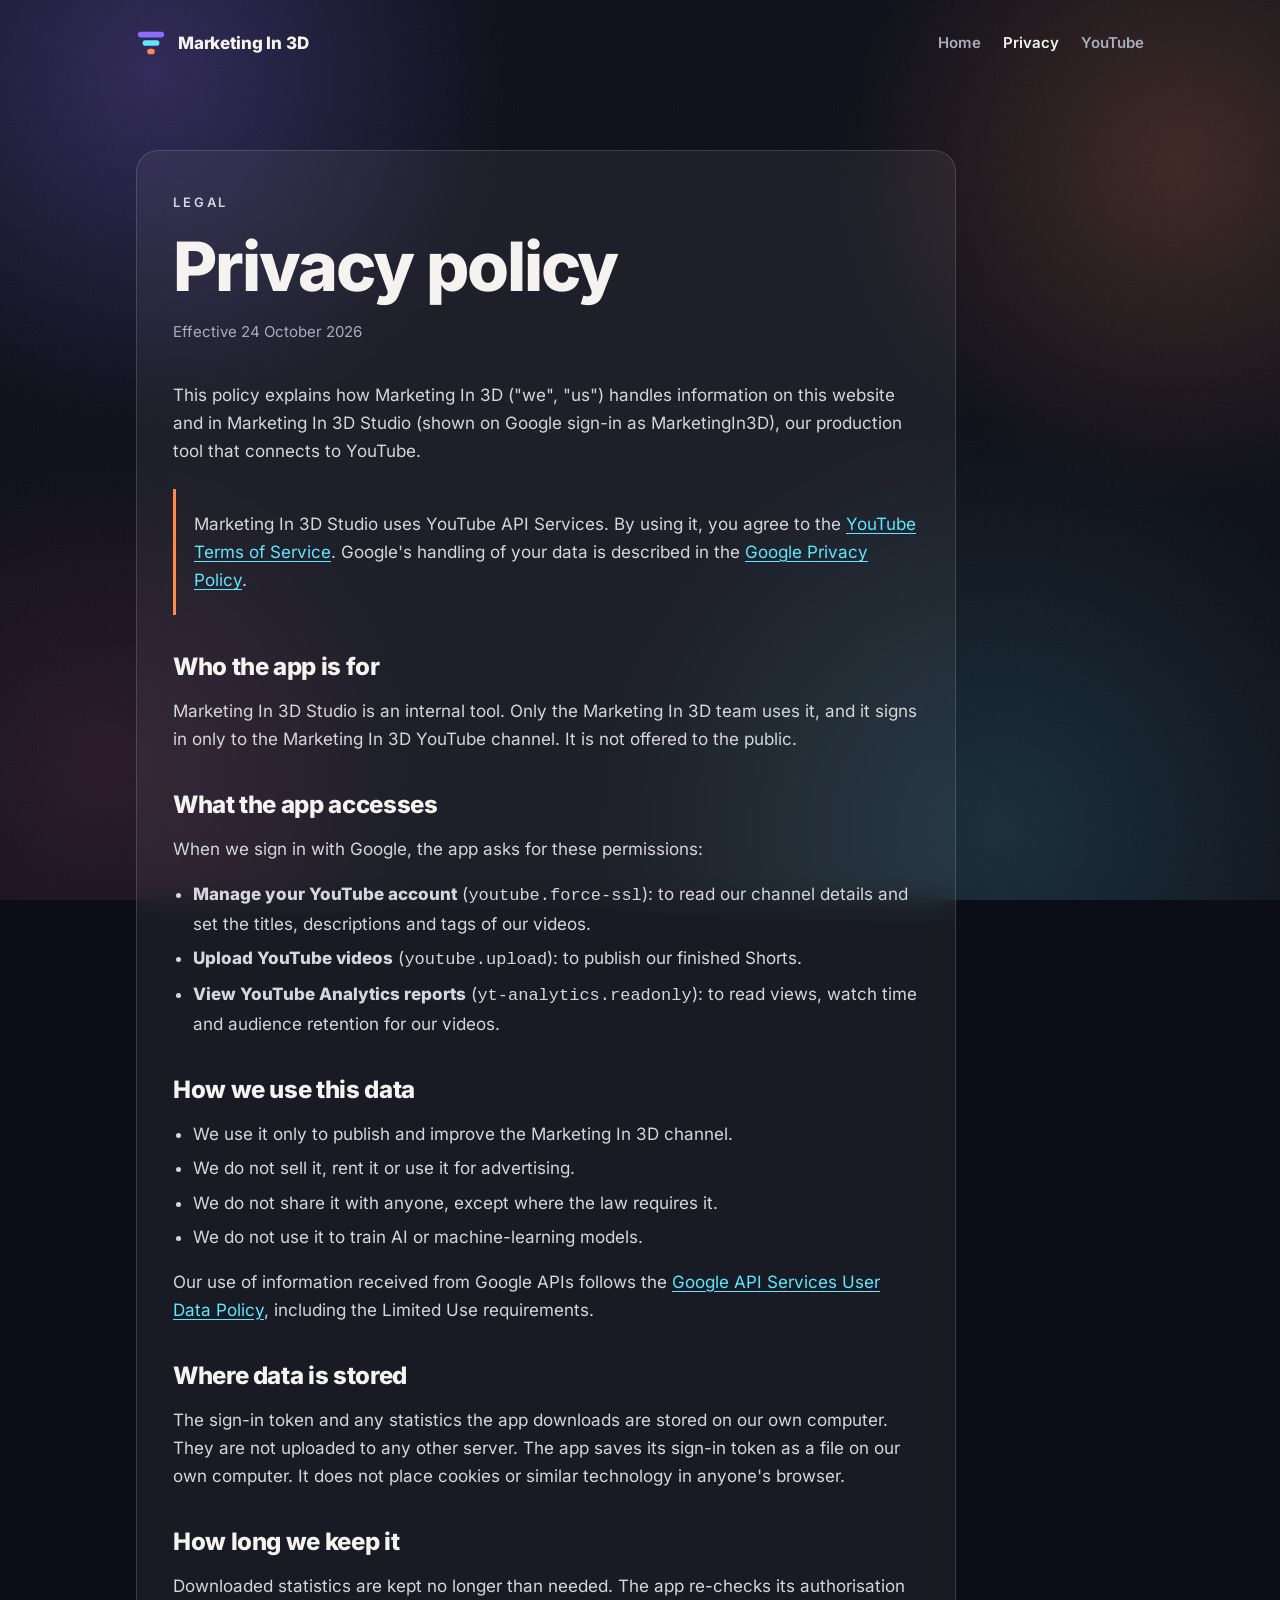
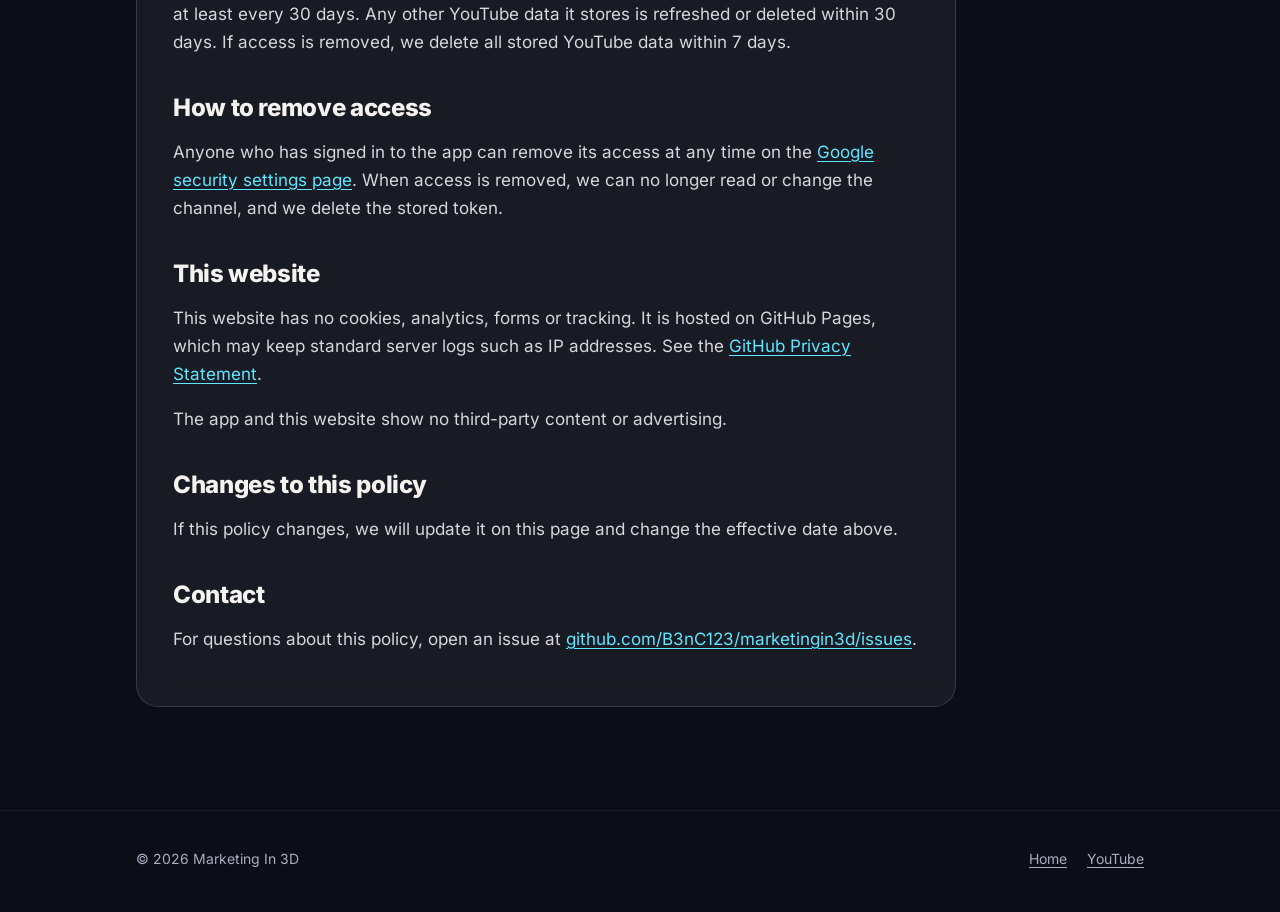
==== privacy.html @ 91e9f07e "Add home page and privacy policy Co-Authored-By: Claude Opus 5.5 <noreply@anthropic.com> Claude-Sess" ====
<!doctype html>
<html lang="en-GB">
<head>
  <meta charset="utf-8">
  <meta name="viewport" content="width=device-width, initial-scale=1">
  <title>Privacy Policy · Marketing In 3D</title>
  <meta name="description" content="How Marketing In 3D and the Marketing In 3D Studio app handle data, including data from YouTube API Services.">
  <link rel="icon" href="favicon.svg" type="image/svg+xml">
  <link rel="stylesheet" href="style.css">
</head>
<body>
  <div class="backdrop" aria-hidden="true"></div>

  <header class="site-header">
    <div class="wrap">
      <a class="brand" href="./">
        <svg class="brand-mark" viewBox="0 0 32 32" aria-hidden="true">
          <rect x="2" y="4" width="28" height="6" rx="3" fill="#8b6cff"/>
          <rect x="7" y="13" width="18" height="6" rx="3" fill="#5ee7ff"/>
          <rect x="12" y="22" width="8" height="6" rx="3" fill="#ff8a4c"/>
        </svg>
        <span>Marketing In 3D</span>
      </a>
      <nav class="nav" aria-label="Main">
        <a href="./">Home</a>
        <a href="privacy.html" aria-current="page">Privacy</a>
        <a href="https://www.youtube.com/@marketingin3d">YouTube</a>
      </nav>
    </div>
  </header>

  <main class="doc">
    <div class="wrap">
      <article class="panel">
        <p class="kicker">Legal</p>
        <h1>Privacy policy</h1>
        <p class="meta">Effective 24 October 2026</p>

        <p>This policy explains how Marketing In 3D ("we", "us") handles information on this website and in Marketing In 3D Studio (shown on Google sign-in as MarketingIn3D), our production tool that connects to YouTube.</p>

        <div class="callout">
          <p>Marketing In 3D Studio uses YouTube API Services. By using it, you agree to the <a href="https://www.youtube.com/t/terms">YouTube Terms of Service</a>. Google's handling of your data is described in the <a href="https://policies.google.com/privacy">Google Privacy Policy</a>.</p>
        </div>

        <h2>Who the app is for</h2>
        <p>Marketing In 3D Studio is an internal tool. Only the Marketing In 3D team uses it, and it signs in only to the Marketing In 3D YouTube channel. It is not offered to the public.</p>

        <h2>What the app accesses</h2>
        <p>When we sign in with Google, the app asks for these permissions:</p>
        <ul>
          <li><strong>Manage your YouTube account</strong> (<code>youtube.force-ssl</code>): to read our channel details and set the titles, descriptions and tags of our videos.</li>
          <li><strong>Upload YouTube videos</strong> (<code>youtube.upload</code>): to publish our finished Shorts.</li>
          <li><strong>View YouTube Analytics reports</strong> (<code>yt-analytics.readonly</code>): to read views, watch time and audience retention for our videos.</li>
        </ul>

        <h2>How we use this data</h2>
        <ul>
          <li>We use it only to publish and improve the Marketing In 3D channel.</li>
          <li>We do not sell it, rent it or use it for advertising.</li>
          <li>We do not share it with anyone, except where the law requires it.</li>
          <li>We do not use it to train AI or machine-learning models.</li>
        </ul>
        <p>Our use of information received from Google APIs follows the <a href="https://developers.google.com/terms/api-services-user-data-policy">Google API Services User Data Policy</a>, including the Limited Use requirements.</p>

        <h2>Where data is stored</h2>
        <p>The sign-in token and any statistics the app downloads are stored on our own computer. They are not uploaded to any other server. The app saves its sign-in token as a file on our own computer. It does not place cookies or similar technology in anyone's browser.</p>

        <h2>How long we keep it</h2>
        <p>Downloaded statistics are kept no longer than needed. The app re-checks its authorisation at least every 30 days. Any other YouTube data it stores is refreshed or deleted within 30 days. If access is removed, we delete all stored YouTube data within 7 days.</p>

        <h2>How to remove access</h2>
        <p>Anyone who has signed in to the app can remove its access at any time on the <a href="https://security.google.com/settings/security/permissions">Google security settings page</a>. When access is removed, we can no longer read or change the channel, and we delete the stored token.</p>

        <h2>This website</h2>
        <p>This website has no cookies, analytics, forms or tracking. It is hosted on GitHub Pages, which may keep standard server logs such as IP addresses. See the <a href="https://docs.github.com/en/site-policy/privacy-policies/github-general-privacy-statement">GitHub Privacy Statement</a>.</p>
        <p>The app and this website show no third-party content or advertising.</p>

        <h2>Changes to this policy</h2>
        <p>If this policy changes, we will update it on this page and change the effective date above.</p>

        <h2>Contact</h2>
        <p>For questions about this policy, open an issue at <a href="https://github.com/B3nC123/marketingin3d/issues">github.com/B3nC123/marketingin3d/issues</a>.</p>
      </article>
    </div>
  </main>

  <footer class="site-footer">
    <div class="wrap">
      <span>© 2026 Marketing In 3D</span>
      <nav aria-label="Footer">
        <a href="./">Home</a>
        <a href="https://www.youtube.com/@marketingin3d">YouTube</a>
      </nav>
    </div>
  </footer>
</body>
</html>
---- style.css ----
/* Marketing In 3D — site styles. Colours and type match the Shorts house style. */

@font-face { font-family: "Inter"; font-weight: 400; font-display: swap; src: url("fonts/inter-400.woff2") format("woff2"); }
@font-face { font-family: "Inter"; font-weight: 600; font-display: swap; src: url("fonts/inter-600.woff2") format("woff2"); }
@font-face { font-family: "Inter"; font-weight: 800; font-display: swap; src: url("fonts/inter-800.woff2") format("woff2"); }

:root {
  --bg: #0b0d17;
  --ink: #f5f3ef;
  --muted: #a9adbd;
  --accent: #ff8a4c;
  --cyan: #5ee7ff;
  --violet: #8b6cff;
  --glass: rgba(255, 255, 255, 0.06);
  --glass-edge: rgba(255, 255, 255, 0.14);
  --radius: 22px;
  --gutter: clamp(16px, 5vw, 56px);
  --max: 1120px;
}

* { box-sizing: border-box; }
html { -webkit-text-size-adjust: 100%; overflow-x: clip; }

body {
  margin: 0;
  background: var(--bg);
  color: var(--ink);
  font: 400 17px/1.65 "Inter", system-ui, sans-serif;
  overflow-x: hidden;
}

/* The same soft coloured "space dome" the Shorts sit in. */
.backdrop {
  position: fixed; inset: 0; z-index: -1; pointer-events: none;
  background:
    radial-gradient(40vw 40vw at 12% 8%, rgba(139, 108, 255, 0.28), transparent 70%),
    radial-gradient(38vw 38vw at 92% 18%, rgba(255, 138, 76, 0.20), transparent 70%),
    radial-gradient(45vw 45vw at 78% 92%, rgba(94, 231, 255, 0.14), transparent 70%),
    radial-gradient(35vw 35vw at 8% 85%, rgba(255, 92, 170, 0.12), transparent 70%),
    var(--bg);
}
.backdrop::after { /* film grain, like the Shorts' finish */
  content: ""; position: absolute; inset: 0; opacity: 0.06;
  background-image: url("data:image/svg+xml,%3Csvg xmlns='http://www.w3.org/2000/svg' width='160' height='160'%3E%3Cfilter id='n'%3E%3CfeTurbulence type='fractalNoise' baseFrequency='0.9' numOctaves='2'/%3E%3C/filter%3E%3Crect width='100%25' height='100%25' filter='url(%23n)'/%3E%3C/svg%3E");
}

a { color: var(--cyan); text-underline-offset: 3px; }
a:focus-visible, .button:focus-visible { outline: 2px solid var(--accent); outline-offset: 3px; border-radius: 6px; }

.wrap { max-width: var(--max); margin: 0 auto; padding: 0 var(--gutter); }

/* Header */
.site-header { padding: 28px 0; }
.site-header .wrap { display: flex; align-items: center; justify-content: space-between; gap: 16px; }
.brand { display: flex; align-items: center; gap: 12px; color: var(--ink); text-decoration: none; font-weight: 800; letter-spacing: -0.01em; white-space: nowrap; }
.brand-mark { width: 30px; height: 30px; }
.nav { display: flex; gap: 22px; font-weight: 600; font-size: 15px; }
.nav a { color: var(--muted); text-decoration: none; }
.nav a:hover, .nav a[aria-current="page"] { color: var(--ink); }

/* Kicker: the orange, letter-spaced label used above every Short headline. */
.kicker {
  display: inline-block; margin: 0 0 18px;
  color: var(--accent); font-weight: 600; font-size: 13px;
  letter-spacing: 0.22em; text-transform: uppercase;
}

h1, h2, h3 { font-weight: 800; letter-spacing: -0.03em; line-height: 1.04; margin: 0; }
h1 { font-size: clamp(44px, 7.4vw, 92px); }
h2 { font-size: clamp(30px, 4vw, 46px); }
h3 { font-size: 20px; letter-spacing: -0.01em; line-height: 1.25; }
.lede { color: var(--muted); font-size: clamp(18px, 2vw, 21px); max-width: 34ch; margin: 24px 0 0; }

.button {
  display: inline-flex; align-items: center; gap: 10px;
  padding: 14px 24px; border-radius: 999px;
  background: var(--accent); color: #1a0f08; font-weight: 800; text-decoration: none;
  box-shadow: 0 0 0 1px rgba(255, 255, 255, 0.2) inset, 0 10px 40px rgba(255, 138, 76, 0.35);
  transition: transform 0.2s ease;
}
.button:hover { transform: translateY(-2px); }
.button.ghost { background: var(--glass); color: var(--ink); box-shadow: 0 0 0 1px var(--glass-edge) inset; }
.actions { display: flex; flex-wrap: wrap; gap: 12px; margin-top: 36px; }

/* Hero */
.hero { overflow: clip; padding: clamp(32px, 7vw, 96px) 0 clamp(56px, 9vw, 120px); }
.hero .wrap { display: grid; grid-template-columns: 1.1fr 0.9fr; gap: clamp(32px, 5vw, 72px); align-items: center; }

/* Signature: a funnel built from frosted-glass slabs, lit like a Short. */
.funnel { position: relative; aspect-ratio: 1 / 1.05; perspective: 1100px; }
.funnel-stage {
  position: absolute; inset: 0; transform-style: preserve-3d;
  transform: rotateX(52deg) rotateZ(-34deg);
  animation: drift 14s ease-in-out infinite alternate;
}
.slab {
  position: absolute; left: 50%; top: 50%;
  width: var(--w); height: var(--w);
  margin: calc(var(--w) / -2) 0 0 calc(var(--w) / -2);
  transform: translateZ(var(--z));
  border-radius: 26%;
  background: linear-gradient(145deg, rgba(255, 255, 255, 0.16), rgba(255, 255, 255, 0.03));
  border: 1px solid var(--glass-edge);
  box-shadow: 0 0 0 1px rgba(255, 255, 255, 0.04) inset, 0 30px 60px rgba(0, 0, 0, 0.35);
  backdrop-filter: blur(8px); -webkit-backdrop-filter: blur(8px);
}
.slab::after { /* glowing rim */
  content: ""; position: absolute; inset: -1px; border-radius: inherit;
  border: 2px solid var(--rim); opacity: 0.75;
  box-shadow: 0 0 24px var(--rim), 0 0 2px var(--rim) inset;
}
.slab-1 { --w: 74%; --z: 150px; --rim: rgba(139, 108, 255, 0.8); }
.slab-2 { --w: 54%; --z: 40px;  --rim: rgba(94, 231, 255, 0.8); }
.slab-3 { --w: 34%; --z: -70px; --rim: rgba(255, 138, 76, 0.95); }
.funnel-label {
  position: absolute; right: 0; font-size: 12px; font-weight: 600;
  letter-spacing: 0.2em; text-transform: uppercase; color: var(--muted);
  display: flex; align-items: center; gap: 10px;
}
.funnel-label::before { content: ""; width: 28px; height: 1px; background: currentColor; opacity: 0.6; }
.funnel-label.l1 { top: 14%; }
.funnel-label.l2 { top: 44%; }
.funnel-label.l3 { top: 72%; color: var(--accent); }
@keyframes drift {
  from { transform: rotateX(54deg) rotateZ(-40deg) translateY(-6px); }
  to   { transform: rotateX(50deg) rotateZ(-28deg) translateY(6px); }
}

/* Glass panels */
.panel {
  background: var(--glass); border: 1px solid var(--glass-edge); border-radius: var(--radius);
  backdrop-filter: blur(14px); -webkit-backdrop-filter: blur(14px);
  padding: clamp(24px, 3vw, 36px);
}

section.block { padding: clamp(48px, 7vw, 96px) 0; border-top: 1px solid rgba(255, 255, 255, 0.07); }
.block-head { max-width: 640px; margin-bottom: 40px; }
.block-head p { color: var(--muted); margin: 16px 0 0; }

.grid-3 { display: grid; grid-template-columns: repeat(3, 1fr); gap: 18px; }
.grid-3 .panel p { color: var(--muted); margin: 10px 0 0; font-size: 16px; }
.dot { display: block; width: 10px; height: 10px; border-radius: 50%; margin-bottom: 22px; background: var(--c); box-shadow: 0 0 16px var(--c); }

/* About-this-app section: plain facts about the YouTube connection. */
.app-facts { display: grid; grid-template-columns: 1fr 1fr; gap: 18px; }
.app-facts dl { margin: 0; display: grid; gap: 18px; }
.app-facts dt { font-weight: 600; font-size: 13px; letter-spacing: 0.16em; text-transform: uppercase; color: var(--accent); }
.app-facts dd { margin: 4px 0 0; color: var(--muted); }

/* Legal / long-form page */
.doc { padding: clamp(24px, 5vw, 64px) 0 clamp(56px, 8vw, 104px); }
.doc .panel { max-width: 820px; }
.doc h1 { font-size: clamp(40px, 6vw, 68px); }
.doc .meta { color: var(--muted); margin: 18px 0 36px; font-size: 15px; }
.doc h2 { font-size: 24px; letter-spacing: -0.015em; margin: 40px 0 12px; }
.doc p, .doc li { color: #d6d6dc; }
.doc ul { padding-left: 1.2em; }
.doc li { margin: 6px 0; }
.doc .callout { border-left: 3px solid var(--accent); padding: 4px 0 4px 18px; margin: 24px 0; }

/* Footer */
.site-footer { padding: 36px 0 48px; border-top: 1px solid rgba(255, 255, 255, 0.07); color: var(--muted); font-size: 14px; }
.site-footer .wrap { display: flex; flex-wrap: wrap; justify-content: space-between; gap: 16px; }
.site-footer nav { display: flex; gap: 20px; }
.site-footer a { color: var(--muted); }
.site-footer a:hover { color: var(--ink); }

@media (max-width: 860px) {
  .hero .wrap { grid-template-columns: 1fr; }
  .funnel { max-width: 320px; width: 100%; margin: 0 auto; }
  .grid-3, .app-facts { grid-template-columns: 1fr; }
}
@media (max-width: 480px) {
  .nav { gap: 12px; font-size: 13px; }
  .brand { font-size: 15px; gap: 8px; }
  .brand-mark { width: 24px; height: 24px; }
}
@media (prefers-reduced-motion: reduce) {
  .funnel-stage { animation: none; }
  .button { transition: none; }
}
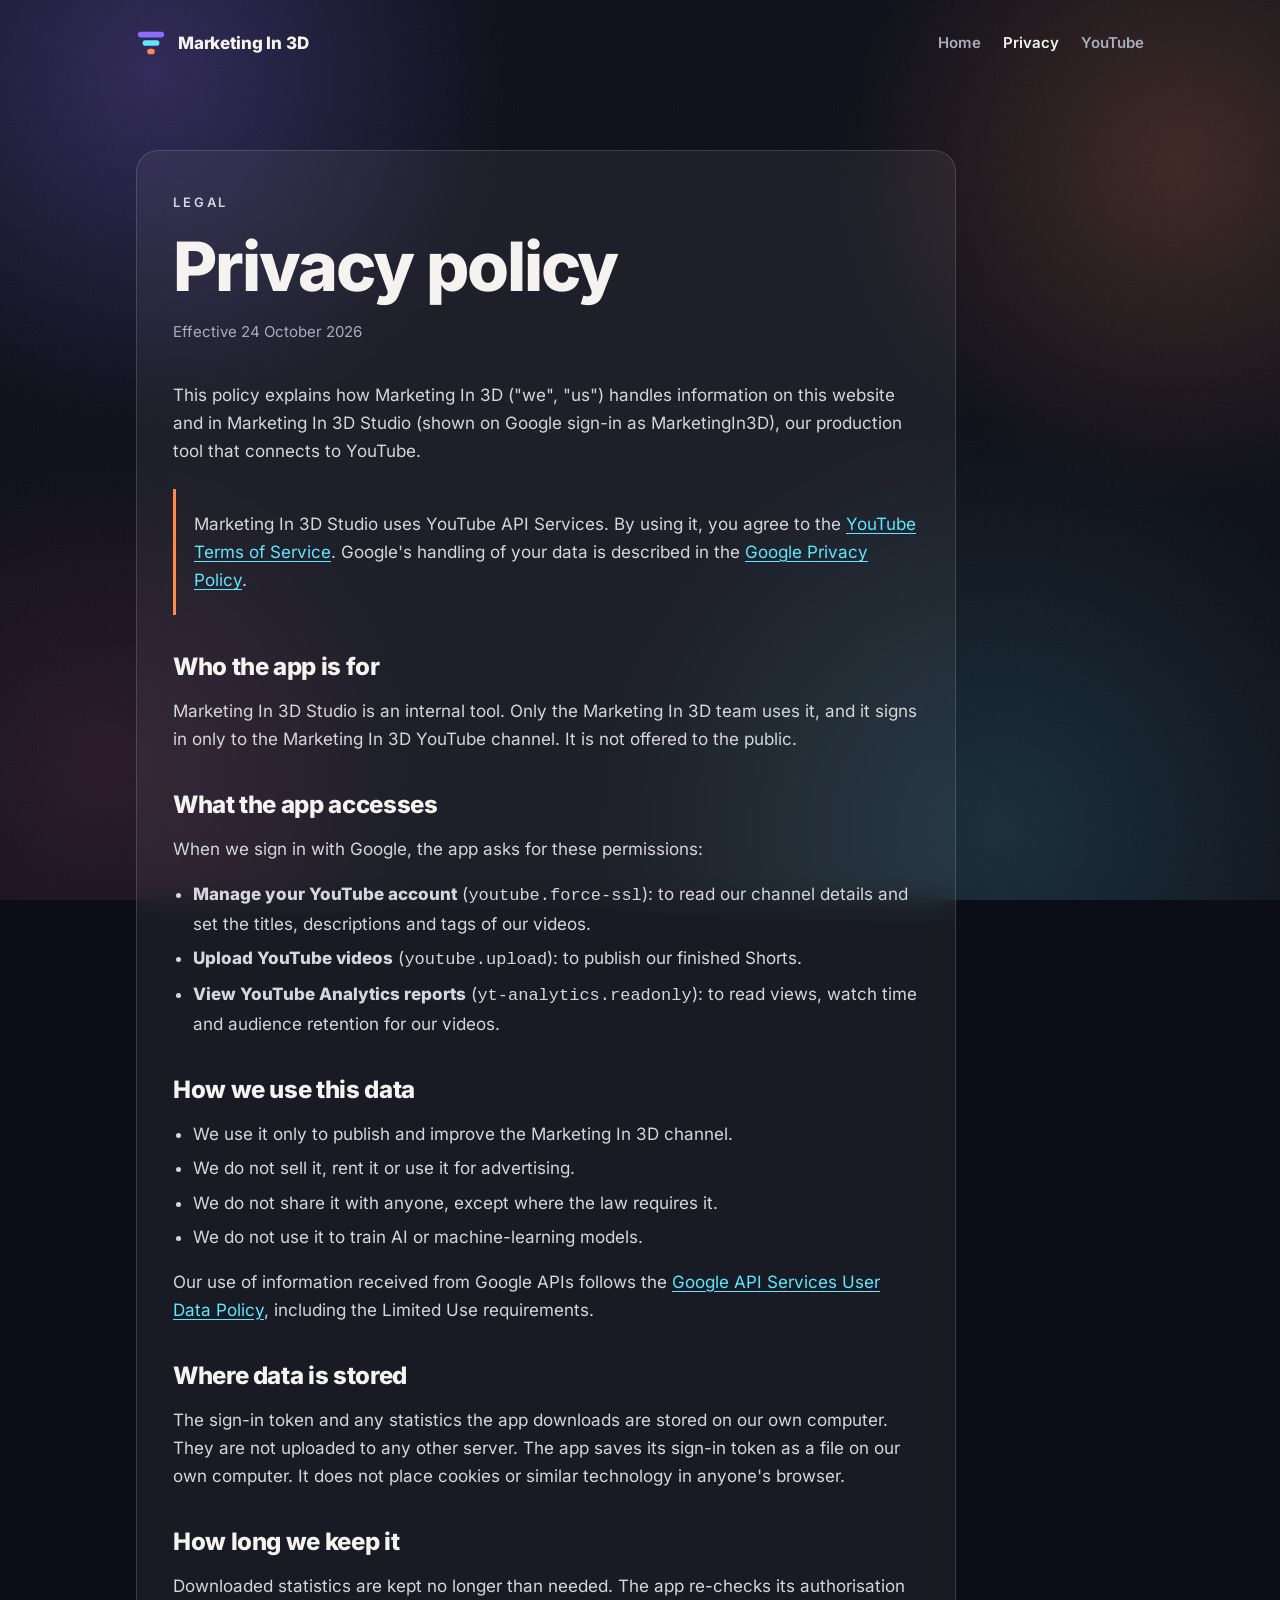
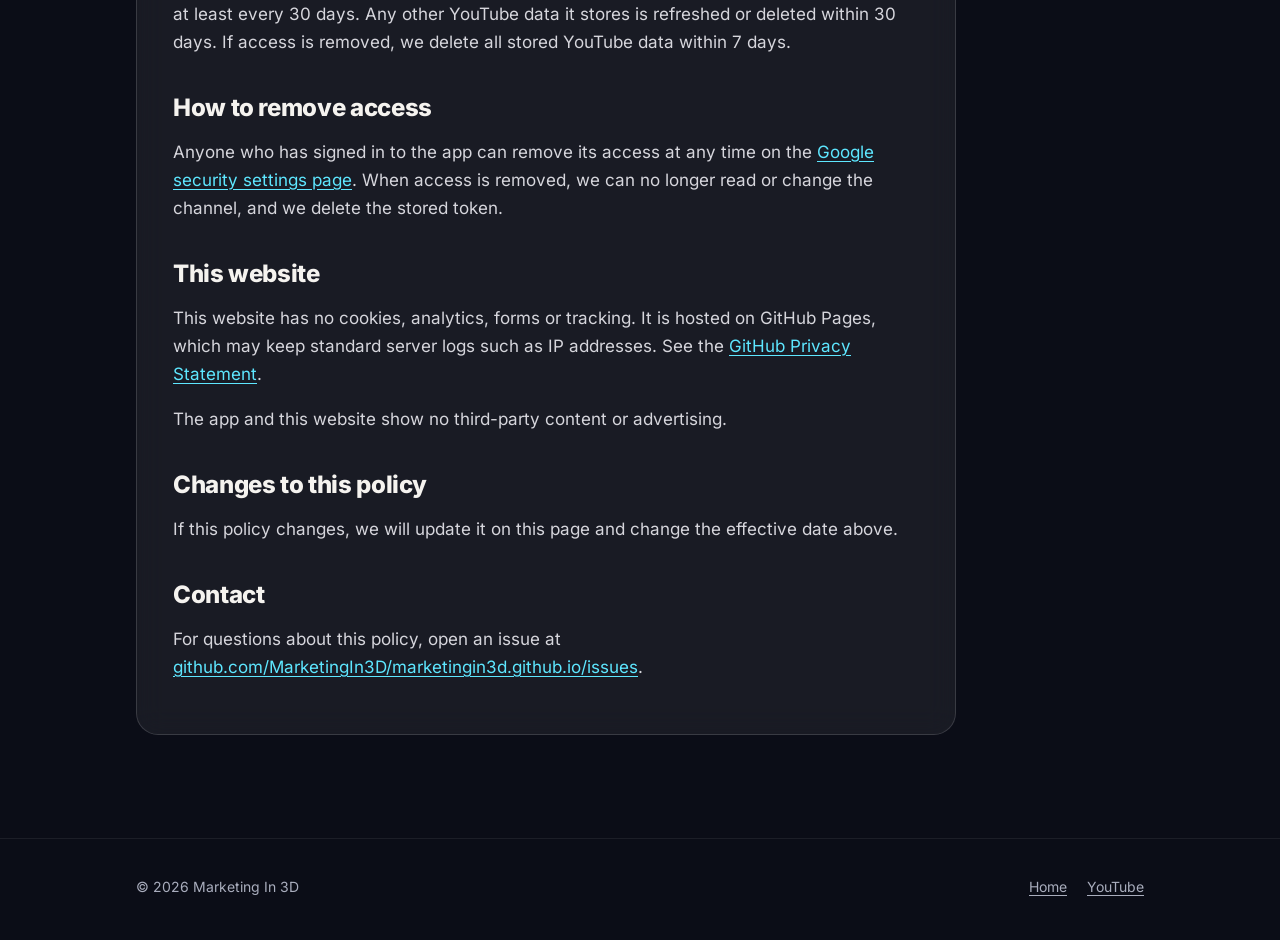
==== commit 5a9e627d: "Point contact link at the organisation repo" ====
--- a/privacy.html
+++ b/privacy.html
@@ -79,7 +79,7 @@
         <p>If this policy changes, we will update it on this page and change the effective date above.</p>
 
         <h2>Contact</h2>
-        <p>For questions about this policy, open an issue at <a href="https://github.com/B3nC123/marketingin3d/issues">github.com/B3nC123/marketingin3d/issues</a>.</p>
+        <p>For questions about this policy, open an issue at <a href="https://github.com/MarketingIn3D/marketingin3d.github.io/issues">github.com/MarketingIn3D/marketingin3d.github.io/issues</a>.</p>
       </article>
     </div>
   </main>
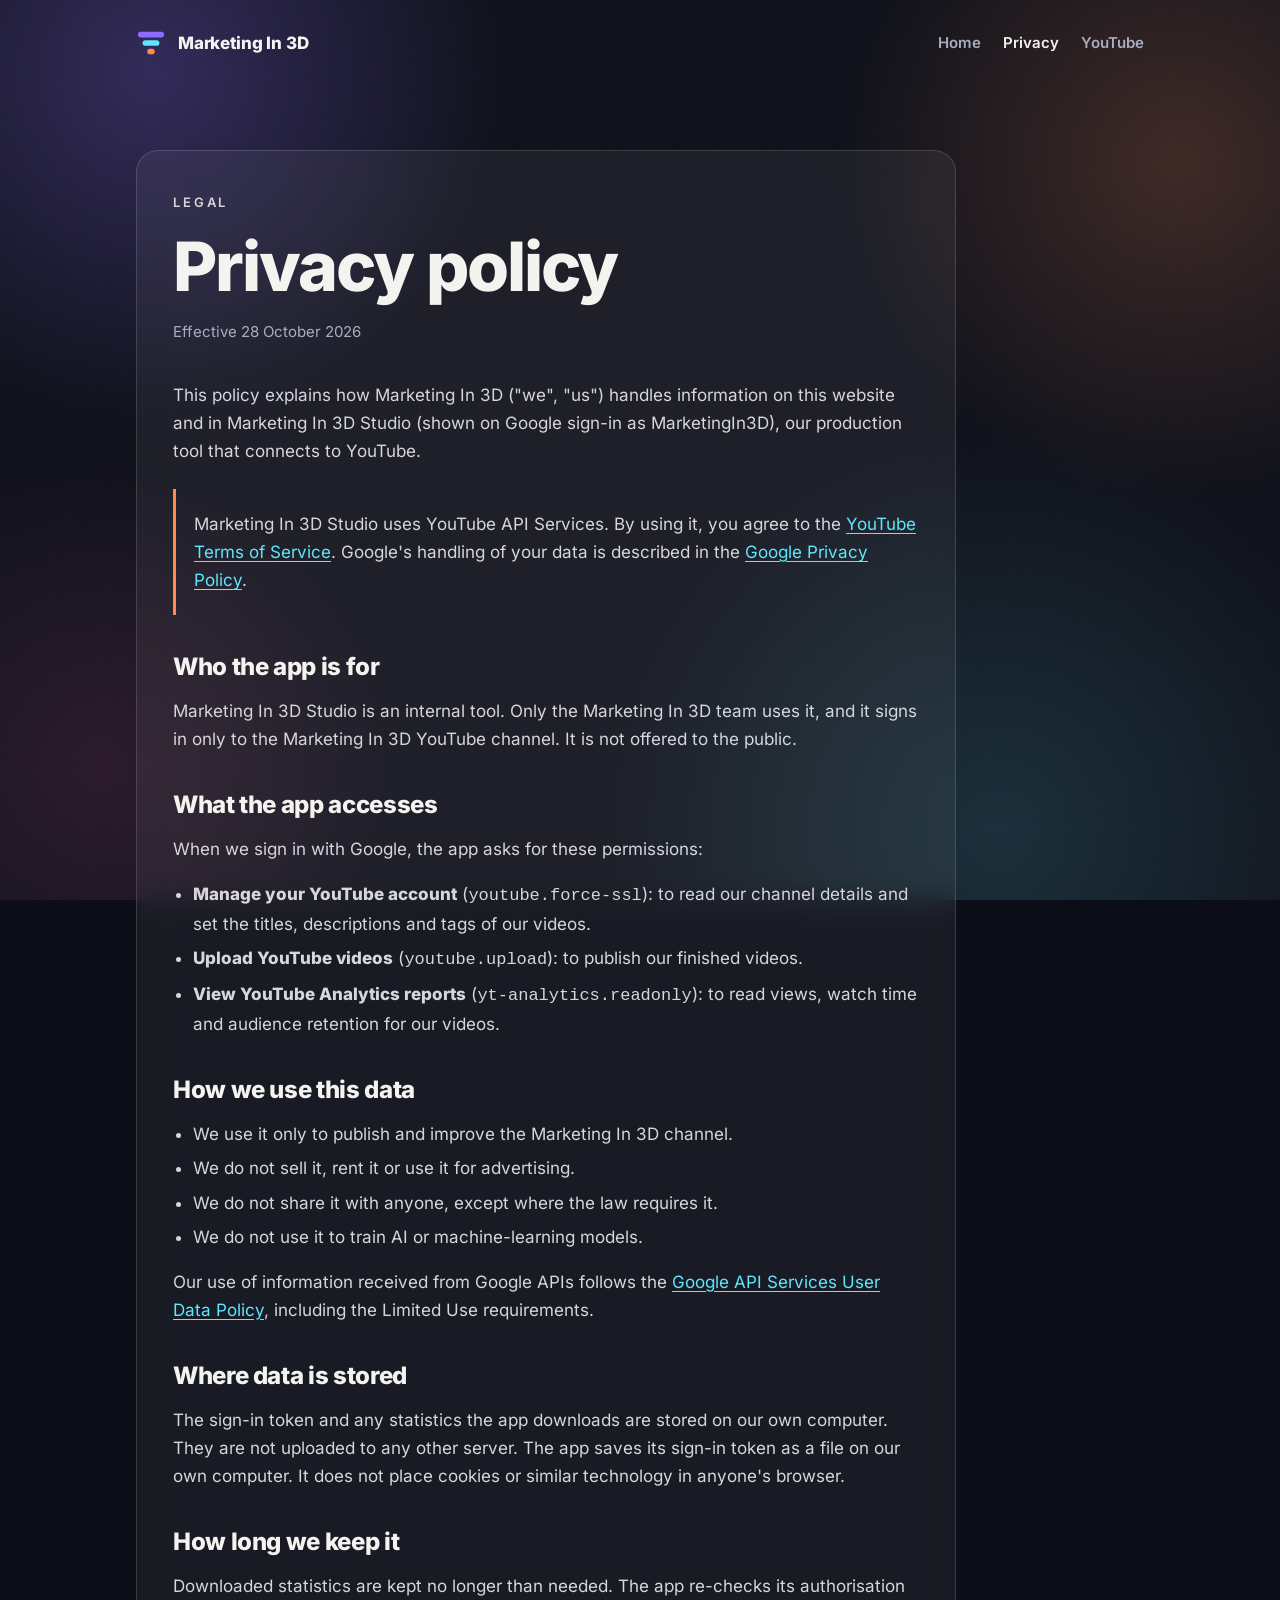
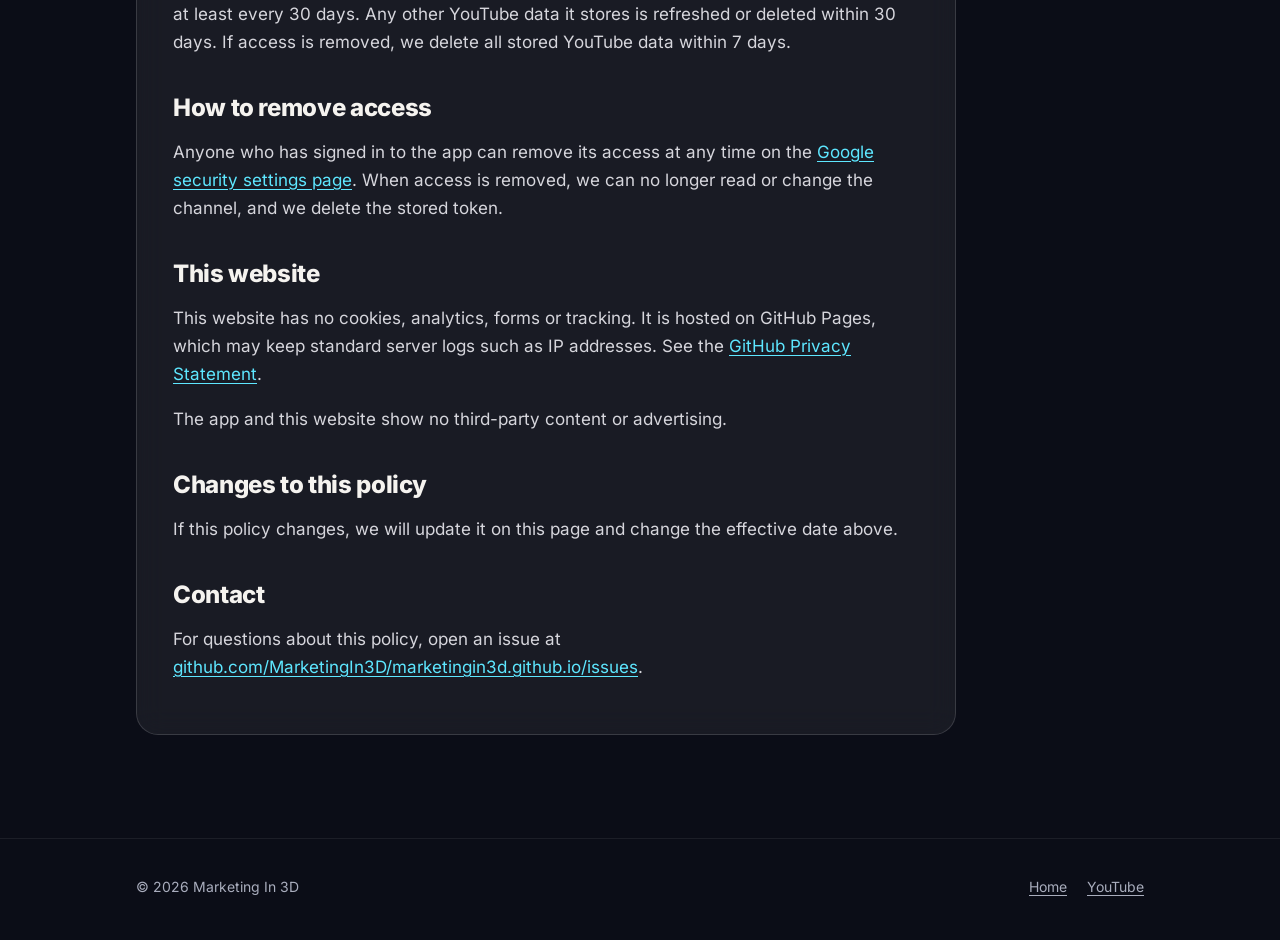
==== commit 1e0605ae: "Make site text cover all of marketing, in Shorts and long videos Co-Authored-By: Claude Opus 5.5 <no" ====
--- a/privacy.html
+++ b/privacy.html
@@ -34,7 +34,7 @@
       <article class="panel">
         <p class="kicker">Legal</p>
         <h1>Privacy policy</h1>
-        <p class="meta">Effective 24 October 2026</p>
+        <p class="meta">Effective 28 October 2026</p>
 
         <p>This policy explains how Marketing In 3D ("we", "us") handles information on this website and in Marketing In 3D Studio (shown on Google sign-in as MarketingIn3D), our production tool that connects to YouTube.</p>
 
@@ -49,7 +49,7 @@
         <p>When we sign in with Google, the app asks for these permissions:</p>
         <ul>
           <li><strong>Manage your YouTube account</strong> (<code>youtube.force-ssl</code>): to read our channel details and set the titles, descriptions and tags of our videos.</li>
-          <li><strong>Upload YouTube videos</strong> (<code>youtube.upload</code>): to publish our finished Shorts.</li>
+          <li><strong>Upload YouTube videos</strong> (<code>youtube.upload</code>): to publish our finished videos.</li>
           <li><strong>View YouTube Analytics reports</strong> (<code>yt-analytics.readonly</code>): to read views, watch time and audience retention for our videos.</li>
         </ul>
 
--- a/style.css
+++ b/style.css
@@ -1,4 +1,4 @@
-/* Marketing In 3D — site styles. Colours and type match the Shorts house style. */
+/* Marketing In 3D — site styles. Colours and type match the channel's house style. */
 
 @font-face { font-family: "Inter"; font-weight: 400; font-display: swap; src: url("fonts/inter-400.woff2") format("woff2"); }
 @font-face { font-family: "Inter"; font-weight: 600; font-display: swap; src: url("fonts/inter-600.woff2") format("woff2"); }
@@ -29,7 +29,7 @@
   overflow-x: hidden;
 }
 
-/* The same soft coloured "space dome" the Shorts sit in. */
+/* The same soft coloured "space dome" the videos sit in. */
 .backdrop {
   position: fixed; inset: 0; z-index: -1; pointer-events: none;
   background:
@@ -39,7 +39,7 @@
     radial-gradient(35vw 35vw at 8% 85%, rgba(255, 92, 170, 0.12), transparent 70%),
     var(--bg);
 }
-.backdrop::after { /* film grain, like the Shorts' finish */
+.backdrop::after { /* film grain, like the videos' finish */
   content: ""; position: absolute; inset: 0; opacity: 0.06;
   background-image: url("data:image/svg+xml,%3Csvg xmlns='http://www.w3.org/2000/svg' width='160' height='160'%3E%3Cfilter id='n'%3E%3CfeTurbulence type='fractalNoise' baseFrequency='0.9' numOctaves='2'/%3E%3C/filter%3E%3Crect width='100%25' height='100%25' filter='url(%23n)'/%3E%3C/svg%3E");
 }
@@ -58,7 +58,7 @@
 .nav a { color: var(--muted); text-decoration: none; }
 .nav a:hover, .nav a[aria-current="page"] { color: var(--ink); }
 
-/* Kicker: the orange, letter-spaced label used above every Short headline. */
+/* Kicker: the orange, letter-spaced label used above every headline. */
 .kicker {
   display: inline-block; margin: 0 0 18px;
   color: var(--accent); font-weight: 600; font-size: 13px;
@@ -86,7 +86,7 @@
 .hero { overflow: clip; padding: clamp(32px, 7vw, 96px) 0 clamp(56px, 9vw, 120px); }
 .hero .wrap { display: grid; grid-template-columns: 1.1fr 0.9fr; gap: clamp(32px, 5vw, 72px); align-items: center; }
 
-/* Signature: a funnel built from frosted-glass slabs, lit like a Short. */
+/* Signature: a funnel built from frosted-glass slabs, lit like our videos. */
 .funnel { position: relative; aspect-ratio: 1 / 1.05; perspective: 1100px; }
 .funnel-stage {
   position: absolute; inset: 0; transform-style: preserve-3d;
